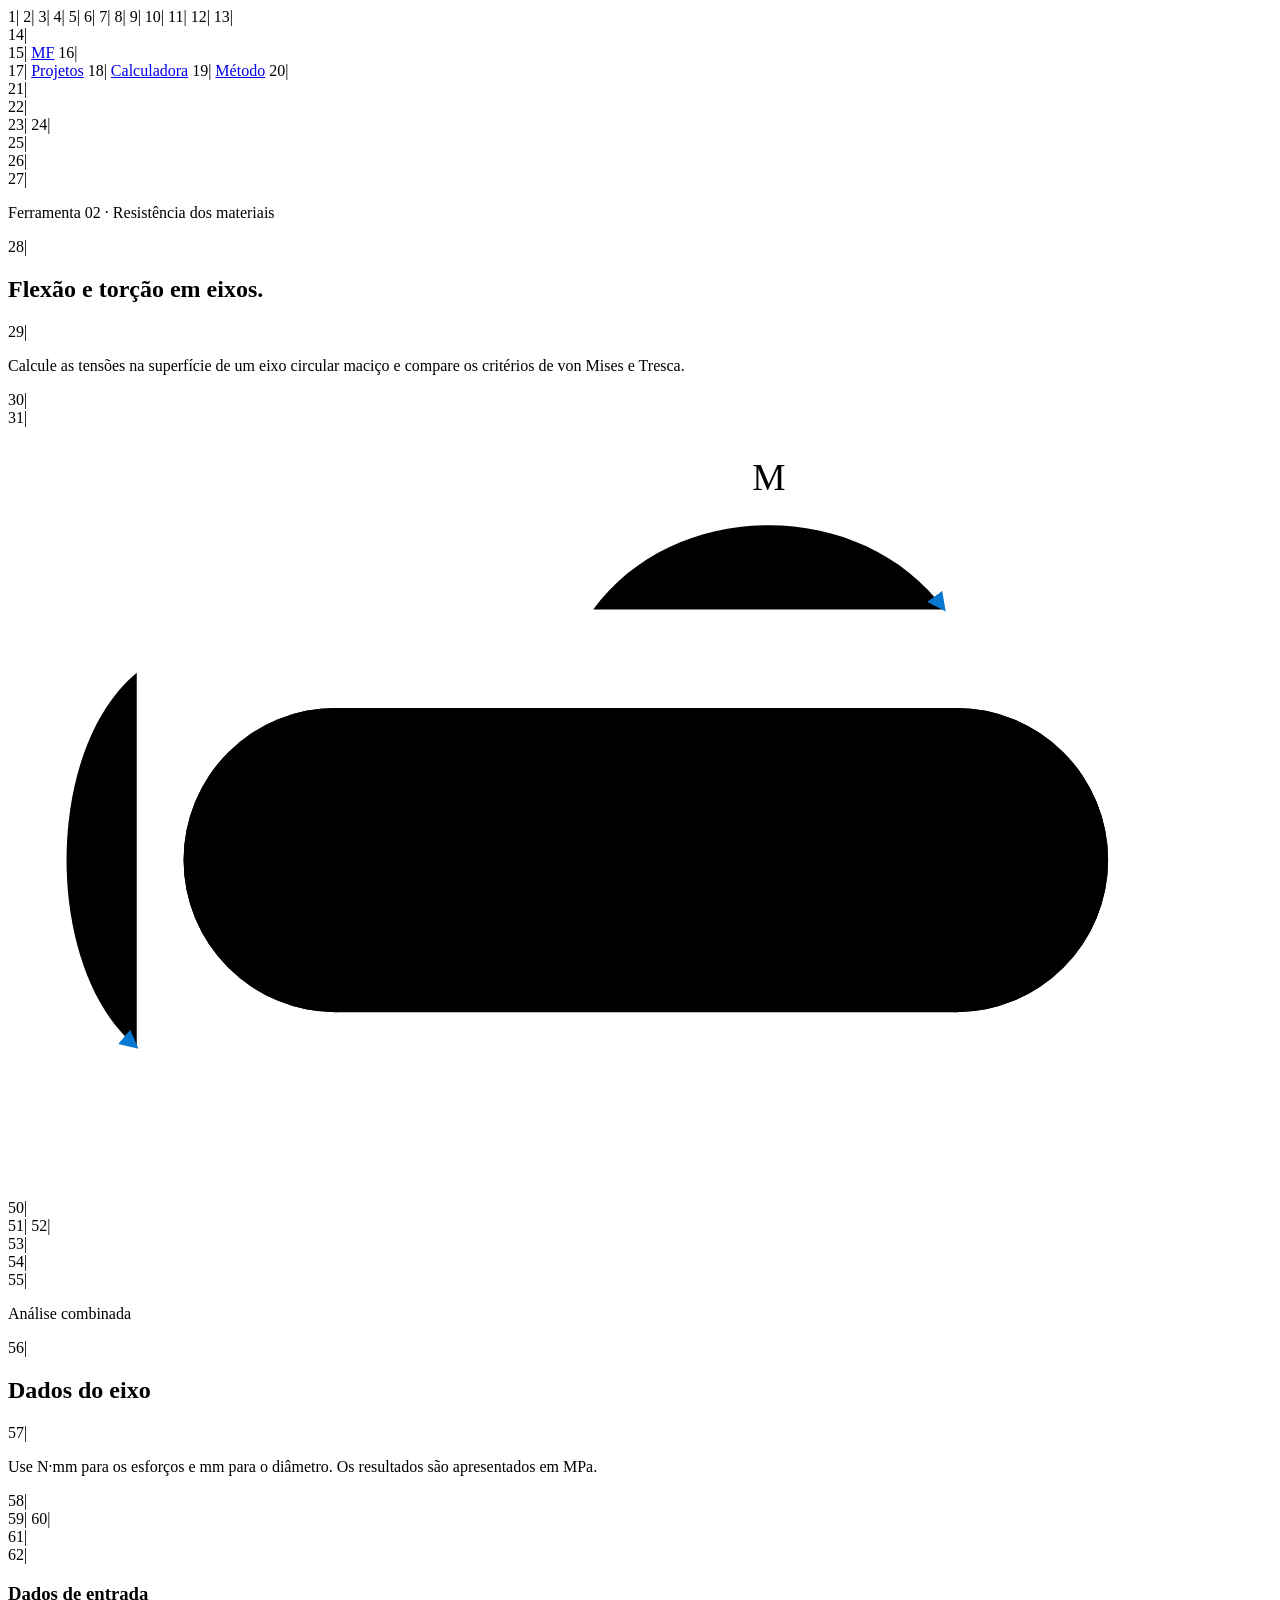
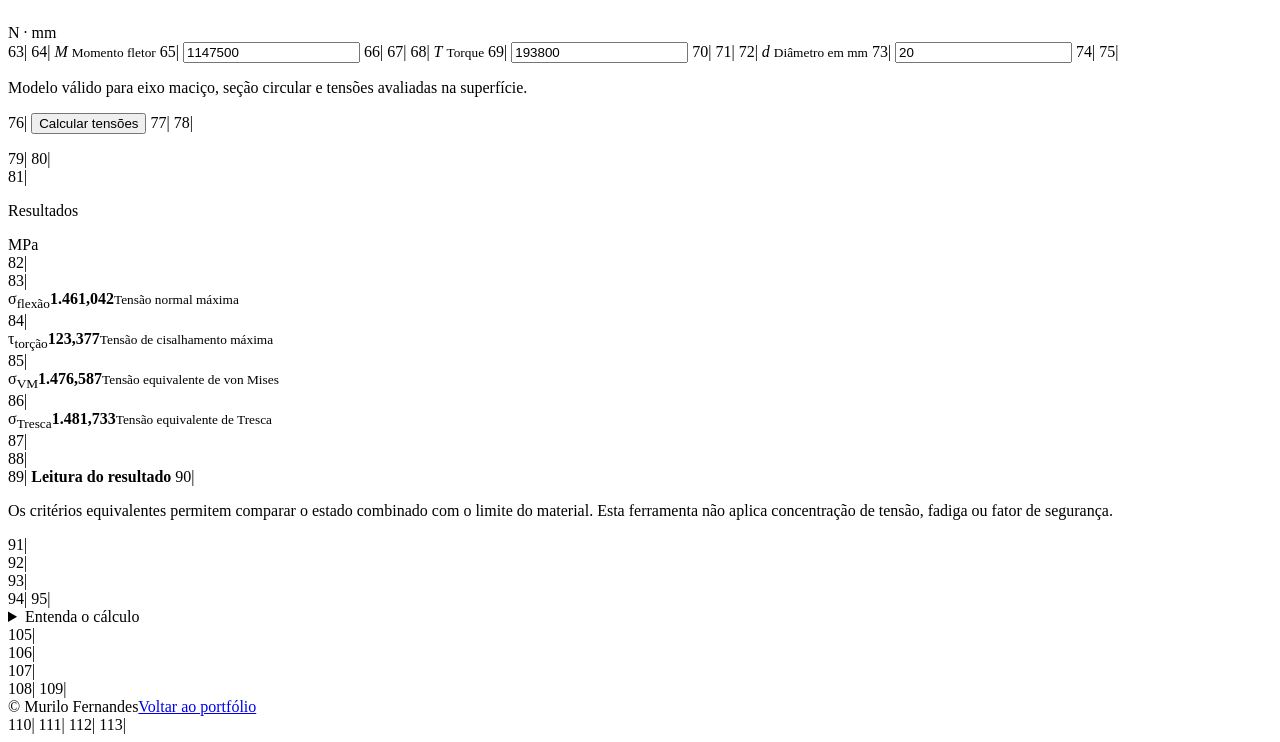
==== eixos.html @ d893631f "Adiciona módulo de flexão e torção em eixos" ====
1|<!doctype html>
2|<html lang="pt-BR">
3|<head>
4|  <meta charset="utf-8">
5|  <meta name="viewport" content="width=device-width, initial-scale=1">
6|  <meta name="description" content="Calculadora de tensões em eixo circular submetido à flexão e à torção.">
7|  <meta name="theme-color" content="#f5f5f7">
8|  <link rel="icon" href="data:image/svg+xml,%3Csvg xmlns='http://www.w3.org/2000/svg' viewBox='0 0 64 64'%3E%3Ccircle cx='32' cy='32' r='30' fill='%231d1d1f'/%3E%3Ctext x='32' y='39' text-anchor='middle' font-family='Arial' font-size='20' font-weight='700' fill='white'%3EMF%3C/text%3E%3C/svg%3E">
9|  <title>Flexão e torção em eixos — Murilo Fernandes</title>
10|  <link rel="stylesheet" href="styles.css?v=shaft-v2">
11|</head>
12|<body>
13|  <header class="site-header">
14|    <nav class="nav shell" aria-label="Navegação principal">
15|      <a class="brand" href="index.html" aria-label="Voltar ao portfólio">MF</a>
16|      <div class="nav-links">
17|        <a href="index.html#projetos">Projetos</a>
18|        <a href="#calculadora-eixo">Calculadora</a>
19|        <a href="#metodo-eixo">Método</a>
20|      </div>
21|    </nav>
22|  </header>
23|
24|  <main>
25|    <section class="module-hero shell">
26|      <div>
27|        <p class="eyebrow">Ferramenta 02 · Resistência dos materiais</p>
28|        <h1>Flexão e torção em eixos.</h1>
29|        <p class="hero-text">Calcule as tensões na superfície de um eixo circular maciço e compare os critérios de von Mises e Tresca.</p>
30|      </div>
31|      <svg class="shaft-diagram" viewBox="0 0 540 330" role="img" aria-label="Eixo circular submetido a momento fletor e torque">
32|        <defs>
33|          <linearGradient id="shaft-fill" x1="0" y1="0" x2="1" y2="1">
34|            <stop offset="0" stop-color="#ffffff" />
35|            <stop offset="1" stop-color="#cfd3d8" />
36|          </linearGradient>
37|          <marker id="shaft-arrow-blue" markerWidth="8" markerHeight="8" refX="7" refY="4" orient="auto">
38|            <path d="M0,0 L0,8 L8,4 z" fill="#0878d1" />
39|          </marker>
40|        </defs>
41|        <path class="shaft-body" d="M140 120 H405 A65 65 0 0 1 405 250 H140 A65 65 0 0 1 140 120Z" />
42|        <ellipse class="shaft-face" cx="140" cy="185" rx="65" ry="65" />
43|        <ellipse class="shaft-edge" cx="405" cy="185" rx="65" ry="65" />
44|        <path id="torque-arrow" class="shaft-load" d="M55 105 C15 138 15 232 55 265" marker-end="url(#shaft-arrow-blue)" />
45|        <path id="bending-arrow" class="shaft-load" d="M250 78 C285 30 365 30 400 78" marker-end="url(#shaft-arrow-blue)" />
46|        <text class="shaft-label" x="30" y="190">T</text>
47|        <text class="shaft-label" x="318" y="27">M</text>
48|        <text class="shaft-dimension" x="125" y="190">d</text>
49|      </svg>
50|    </section>
51|
52|    <section class="tool-section" id="calculadora-eixo">
53|      <div class="shell">
54|        <div class="section-heading light">
55|          <p class="eyebrow">Análise combinada</p>
56|          <h2>Dados do eixo</h2>
57|          <p>Use N·mm para os esforços e mm para o diâmetro. Os resultados são apresentados em MPa.</p>
58|        </div>
59|
60|        <div class="calculator">
61|          <form class="input-panel" id="shaft-form">
62|            <div class="panel-heading"><h3>Dados de entrada</h3><span class="fixed-unit">N · mm</span></div>
63|            <label class="field">
64|              <span><i>M</i> <small>Momento fletor</small></span>
65|              <input name="momento" id="momento" type="number" step="any" value="1147500" required>
66|            </label>
67|            <label class="field">
68|              <span><i>T</i> <small>Torque</small></span>
69|              <input name="torque" id="torque" type="number" step="any" value="193800" required>
70|            </label>
71|            <label class="field">
72|              <span><i>d</i> <small>Diâmetro em mm</small></span>
73|              <input name="diametro" id="diametro" type="number" step="any" min="0" value="20" required>
74|            </label>
75|            <p class="sign-note">Modelo válido para eixo maciço, seção circular e tensões avaliadas na superfície.</p>
76|            <button class="button calculate" type="submit">Calcular tensões</button>
77|            <p class="form-error" id="shaft-error" role="alert" hidden></p>
78|          </form>
79|
80|          <div class="output-panel" aria-live="polite">
81|            <div class="results-header"><p class="eyebrow">Resultados</p><span>MPa</span></div>
82|            <div class="results-grid">
83|              <article class="result"><span>σ<sub>flexão</sub></span><strong id="shaft-sigma">1.461,042</strong><small>Tensão normal máxima</small></article>
84|              <article class="result"><span>τ<sub>torção</sub></span><strong id="shaft-tau">123,377</strong><small>Tensão de cisalhamento máxima</small></article>
85|              <article class="result primary-result"><span>σ<sub>VM</sub></span><strong id="shaft-vm">1.476,587</strong><small>Tensão equivalente de von Mises</small></article>
86|              <article class="result"><span>σ<sub>Tresca</sub></span><strong id="shaft-tresca">1.481,733</strong><small>Tensão equivalente de Tresca</small></article>
87|            </div>
88|            <div class="assumption-card">
89|              <strong>Leitura do resultado</strong>
90|              <p>Os critérios equivalentes permitem comparar o estado combinado com o limite do material. Esta ferramenta não aplica concentração de tensão, fadiga ou fator de segurança.</p>
91|            </div>
92|          </div>
93|        </div>
94|
95|        <details class="method" id="metodo-eixo">
96|          <summary>Entenda o cálculo</summary>
97|          <div class="method-content">
98|            <p>Para um eixo circular maciço, na superfície:</p>
99|            <div class="formula"><i>σ</i> = 32<i>M</i> / (π<i>d</i>³)</div>
100|            <div class="formula"><i>τ</i> = 16<i>T</i> / (π<i>d</i>³)</div>
101|            <div class="formula"><i>σ</i><sub>VM</sub> = √(<i>σ</i>² + 3<i>τ</i>²)</div>
102|            <div class="formula"><i>σ</i><sub>Tresca</sub> = √(<i>σ</i>² + 4<i>τ</i>²)</div>
103|          </div>
104|        </details>
105|      </div>
106|    </section>
107|  </main>
108|
109|  <footer class="footer shell"><span>© <span id="year"></span> Murilo Fernandes</span><a href="index.html">Voltar ao portfólio</a></footer>
110|  <script type="module" src="src/shaft-app.mjs"></script>
111|</body>
112|</html>
113|
---- styles.css ----
1|:root {
2|  --bg: #f5f5f7;
3|  --surface: #ffffff;
4|  --ink: #1d1d1f;
5|  --muted: #6e6e73;
6|  --line: #d2d2d7;
7|  --blue: #0878d1;
8|  --blue-dark: #0065b3;
9|  --dark: #08090b;
10|  --dark-surface: #15171b;
11|  --dark-line: #2d3036;
12|  --radius: 18px;
13|  --shell: 1120px;
14|}
15|
16|* { box-sizing: border-box; }
17|
18|html { scroll-behavior: smooth; }
19|
20|body {
21|  margin: 0;
22|  color: var(--ink);
23|  background: var(--bg);
24|  font-family: system-ui, -apple-system, BlinkMacSystemFont, "Segoe UI", sans-serif;
25|  -webkit-font-smoothing: antialiased;
26|}
27|
28|button, input, select { font: inherit; }
29|a { color: inherit; text-decoration: none; }
30|
31|.shell {
32|  width: min(calc(100% - 48px), var(--shell));
33|  margin-inline: auto;
34|}
35|
36|.site-header {
37|  position: sticky;
38|  z-index: 20;
39|  top: 0;
40|  background: color-mix(in srgb, var(--bg) 82%, transparent);
41|  border-bottom: 1px solid color-mix(in srgb, var(--line) 70%, transparent);
42|  backdrop-filter: saturate(180%) blur(18px);
43|}
44|
45|.nav {
46|  min-height: 52px;
47|  display: flex;
48|  align-items: center;
49|  justify-content: space-between;
50|}
51|
52|.brand {
53|  width: 32px;
54|  height: 32px;
55|  display: grid;
56|  place-items: center;
57|  color: white;
58|  background: var(--ink);
59|  border-radius: 50%;
60|  font-size: 12px;
61|  font-weight: 700;
62|  letter-spacing: -.04em;
63|}
64|
65|.nav-links { display: flex; gap: 28px; font-size: 13px; }
66|.nav-links a { color: #454549; transition: color .2s ease; }
67|.nav-links a:hover, .nav-links a:focus-visible { color: var(--blue); }
68|
69|.hero {
70|  min-height: calc(100vh - 52px);
71|  padding-block: 84px 72px;
72|  display: grid;
73|  grid-template-columns: 1.08fr .92fr;
74|  align-items: center;
75|  gap: 56px;
76|}
77|
78|.eyebrow {
79|  margin: 0 0 18px;
80|  color: var(--blue);
81|  font-size: 13px;
82|  font-weight: 650;
83|  letter-spacing: .08em;
84|  text-transform: uppercase;
85|}
86|
87|h1, h2, h3, p { text-wrap: pretty; }
88|h1, h2, h3 { margin-top: 0; letter-spacing: -.045em; }
89|
90|h1 {
91|  max-width: 720px;
92|  margin-bottom: 24px;
93|  font-size: clamp(56px, 7vw, 92px);
94|  line-height: .98;
95|  font-weight: 650;
96|}
97|
98|.hero-text {
99|  max-width: 620px;
100|  margin: 0;
101|  color: var(--muted);
102|  font-size: clamp(19px, 2.1vw, 25px);
103|  line-height: 1.35;
104|  letter-spacing: -.02em;
105|}
106|
107|.hero-actions {
108|  margin-top: 38px;
109|  display: flex;
110|  align-items: center;
111|  gap: 26px;
112|  flex-wrap: wrap;
113|}
114|
115|.button {
116|  min-height: 46px;
117|  padding: 12px 20px;
118|  display: inline-flex;
119|  align-items: center;
120|  justify-content: center;
121|  border: 0;
122|  border-radius: 999px;
123|  cursor: pointer;
124|  font-weight: 600;
125|  transition: transform .18s ease, background .18s ease;
126|}
127|
128|.button:hover { transform: translateY(-1px); }
129|.button:active { transform: translateY(0); }
130|.button.primary, .button.calculate { color: white; background: var(--blue); }
131|.button.primary:hover, .button.calculate:hover { background: var(--blue-dark); }
132|
133|.text-link { color: var(--blue); font-weight: 600; }
134|.text-link span { margin-left: 3px; }
135|
136|.hero-visual { min-height: 520px; display: grid; place-items: center; }
137|.stress-object { width: min(100%, 500px); }
138|.stress-diagram { width: 100%; height: auto; display: block; overflow: visible; }
139|.stress-element {
140|  fill: url(#stress-fill);
141|  stroke: #c7c9ce;
142|  stroke-width: 1;
143|  filter: drop-shadow(12px 16px 18px rgba(29, 29, 31, .12));
144|}
145|.stress-normal, .stress-shear {
146|  fill: none;
147|  stroke-width: 3;
148|  stroke-linecap: round;
149|  vector-effect: non-scaling-stroke;
150|}
151|.stress-normal { stroke: var(--blue); }
152|.stress-shear { stroke: var(--ink); }
153|.stress-label {
154|  font-family: system-ui, -apple-system, BlinkMacSystemFont, "Segoe UI", sans-serif;
155|  font-size: 18px;
156|  font-weight: 650;
157|}
158|.normal-label { fill: var(--blue); }
159|.shear-label { fill: var(--ink); }
160|
161|.module-hero {
162|  min-height: 690px;
163|  padding-block: 110px 90px;
164|  display: grid;
165|  grid-template-columns: 1.04fr .96fr;
166|  align-items: center;
167|  gap: 64px;
168|}
169|.module-hero h1 {
170|  margin-bottom: 24px;
171|  font-size: clamp(54px, 6.4vw, 84px);
172|}
173|.shaft-diagram { width: 100%; height: auto; overflow: visible; }
174|.shaft-body, .shaft-face, .shaft-edge {
175|  stroke: #b9bdc3;
176|  stroke-width: 2;
177|  vector-effect: non-scaling-stroke;
178|}
179|.shaft-body { fill: url(#shaft-fill); }
180|.shaft-face { fill: #f7f8f9; }
181|.shaft-edge { fill: none; opacity: .6; }
182|.shaft-load {
183|  fill: none;
184|  stroke: var(--blue);
185|  stroke-width: 3;
186|  stroke-linecap: round;
187|  vector-effect: non-scaling-stroke;
188|}
189|.shaft-label, .shaft-dimension {
190|  fill: var(--blue);
191|  font-family: system-ui, sans-serif;
192|  font-size: 22px;
193|  font-weight: 650;
194|}
195|.shaft-dimension { fill: var(--muted); font-style: italic; }
196|.fixed-unit { color: #98999f; font-size: 12px; }
197|.assumption-card {
198|  margin-top: 12px;
199|  padding: 24px;
200|  color: #d5d6da;
201|  border: 1px solid #30333a;
202|  border-radius: 13px;
203|  background: #101216;
204|}
205|.assumption-card p { margin: 9px 0 0; color: #8f9096; line-height: 1.55; }
206|
207|.tool-section {
208|  padding-block: 112px;
209|  color: #f5f5f7;
210|  background: var(--dark);
211|}
212|
213|.section-heading { max-width: 760px; margin-bottom: 54px; }
214|.section-heading.light { color: white; }
215|.section-heading h2, .about h2 {
216|  margin-bottom: 18px;
217|  font-size: clamp(42px, 5vw, 66px);
218|  line-height: 1.02;
219|  font-weight: 620;
220|}
221|.section-heading > p:last-child {
222|  margin: 0;
223|  color: #9b9ca2;
224|  font-size: 19px;
225|  line-height: 1.5;
226|}
227|
228|.calculator {
229|  display: grid;
230|  grid-template-columns: minmax(300px, .72fr) minmax(0, 1.28fr);
231|  gap: 20px;
232|  align-items: start;
233|}
234|
235|.input-panel, .output-panel {
236|  border: 1px solid var(--dark-line);
237|  border-radius: var(--radius);
238|  background: var(--dark-surface);
239|}
240|.input-panel { padding: 28px; position: sticky; top: 74px; }
241|.output-panel { padding: 28px; }
242|
243|.panel-heading, .results-header, .mohr-heading {
244|  display: flex;
245|  justify-content: space-between;
246|  align-items: flex-start;
247|  gap: 18px;
248|}
249|.panel-heading h3, .mohr-heading h3 { margin: 0; font-size: 21px; letter-spacing: -.025em; }
250|
251|.unit-field { display: flex; align-items: center; gap: 8px; color: #a6a7ac; font-size: 12px; }
252|.unit-field select {
253|  min-height: 36px;
254|  padding: 0 30px 0 11px;
255|  color: white;
256|  border: 1px solid #41444a;
257|  border-radius: 8px;
258|  background: #22252a;
259|}
260|
261|.field { display: block; margin-top: 25px; }
262|.field > span { display: flex; align-items: baseline; gap: 2px; font-size: 20px; }
263|.field small { margin-left: auto; color: #8b8c92; font-size: 12px; }
264|.field input {
265|  width: 100%;
266|  min-height: 54px;
267|  margin-top: 9px;
268|  padding: 0 15px;
269|  color: white;
270|  border: 1px solid #41444a;
271|  border-radius: 10px;
272|  outline: none;
273|  background: #0e1013;
274|  font-size: 20px;
275|  font-variant-numeric: tabular-nums;
276|}
277|.field input:focus { border-color: var(--blue); box-shadow: 0 0 0 3px rgba(8, 120, 209, .2); }
278|.sign-note { margin: 22px 0; color: #8b8c92; font-size: 12px; line-height: 1.5; }
279|.button.calculate { width: 100%; }
280|.form-error { margin: 14px 0 0; color: #ff9e98; font-size: 13px; }
281|
282|.results-header { align-items: center; }
283|.results-header .eyebrow { margin: 0; }
284|.results-header > span { color: #98999f; font-size: 13px; }
285|.results-grid { margin-top: 22px; display: grid; grid-template-columns: repeat(2, 1fr); gap: 12px; }
286|.result {
287|  min-height: 150px;
288|  padding: 20px;
289|  display: flex;
290|  flex-direction: column;
291|  justify-content: space-between;
292|  border: 1px solid #30333a;
293|  border-radius: 13px;
294|  background: #1b1e23;
295|}
296|.result > span { color: #b7b8bd; font-size: 16px; }
297|.result strong { margin-block: 12px; font-size: clamp(30px, 4vw, 46px); line-height: 1; font-weight: 560; letter-spacing: -.045em; font-variant-numeric: tabular-nums; }
298|.result small { color: #7f8087; }
299|.result.primary-result { border-color: #174d73; background: #0c2639; }
300|.result.primary-result strong { color: #73beef; }
301|
302|.mohr-card { margin-top: 12px; padding: 24px; border: 1px solid #30333a; border-radius: 13px; background: #101216; }
303|.mohr-heading p { margin: 3px 0 0; color: #777980; font-size: 12px; }
304|#mohr-canvas { width: 100%; height: auto; margin-top: 18px; display: block; }
305|
306|.method { margin-top: 20px; border: 1px solid var(--dark-line); border-radius: 14px; background: #111317; }
307|.method summary { padding: 20px 24px; cursor: pointer; font-weight: 600; }
308|.method-content { max-width: 760px; padding: 0 24px 25px; color: #a4a5aa; line-height: 1.65; }
309|.formula { margin-block: 12px; padding: 14px 16px; overflow-x: auto; color: white; border-radius: 8px; background: #202329; font-family: ui-monospace, SFMono-Regular, Menlo, monospace; }
310|
311|.projects { padding-block: 116px; }
312|.projects .section-heading { margin-bottom: 34px; }
313|.project-row {
314|  min-height: 100px;
315|  display: grid;
316|  grid-template-columns: 70px 1fr auto 30px;
317|  align-items: center;
318|  gap: 18px;
319|  border-top: 1px solid var(--line);
320|  transition: color .2s ease;
321|}
322|.project-row:last-child { border-bottom: 1px solid var(--line); }
323|.project-row:not(.muted):hover { color: var(--blue); }
324|.project-index, .project-status { color: var(--muted); font-size: 13px; }
325|.project-name { font-size: clamp(21px, 3vw, 32px); font-weight: 570; letter-spacing: -.03em; }
326|.project-arrow { font-size: 22px; }
327|.project-row.muted { color: #a2a2a7; }
328|
329|.about { padding-block: 108px; color: white; background: var(--ink); }
330|.about-grid { display: grid; grid-template-columns: .45fr 1fr; gap: 48px; }
331|.about-grid > div { max-width: 720px; }
332|.about h2 { margin-bottom: 24px; }
333|.about-grid > div p { margin: 0; color: #bbbcc0; font-size: clamp(20px, 2.5vw, 28px); line-height: 1.45; letter-spacing: -.02em; }
334|
335|.footer {
336|  min-height: 90px;
337|  display: flex;
338|  align-items: center;
339|  justify-content: space-between;
340|  gap: 18px;
341|  color: var(--muted);
342|  font-size: 12px;
343|}
344|
345|:focus-visible { outline: 3px solid color-mix(in srgb, var(--blue) 70%, white); outline-offset: 3px; }
346|
347|@media (max-width: 900px) {
348|  .hero { min-height: auto; grid-template-columns: 1fr; padding-top: 92px; }
349|  .module-hero { min-height: auto; grid-template-columns: 1fr; padding-top: 92px; }
350|  .hero-copy { max-width: 760px; }
351|  .hero-visual { min-height: 400px; }
352|  .stress-object { width: min(100%, 430px); }
353|  .calculator { grid-template-columns: 1fr; }
354|  .input-panel { position: static; }
355|}
356|
357|@media (max-width: 620px) {
358|  .shell { width: min(calc(100% - 28px), var(--shell)); }
359|  .nav-links { gap: 12px; font-size: 11px; }
360|  .hero { padding-block: 64px 40px; gap: 12px; }
361|  .module-hero { padding-block: 72px 54px; gap: 34px; }
362|  .module-hero h1 { font-size: clamp(45px, 14vw, 64px); }
363|  h1 { font-size: clamp(48px, 15vw, 68px); }
364|  .hero-visual { min-height: 280px; }
365|  .stress-object { width: min(82vw, 290px); }
366|  .tool-section, .projects, .about { padding-block: 78px; }
367|  .input-panel, .output-panel { padding: 20px; }
368|  .results-grid { grid-template-columns: 1fr; }
369|  .result { min-height: 130px; }
370|  .mohr-card { padding: 17px; }
371|  .mohr-heading { display: block; }
372|  .mohr-heading p { margin-top: 7px; }
373|  .about-grid { grid-template-columns: 1fr; gap: 20px; }
374|  .project-row { grid-template-columns: 48px 1fr 24px; }
375|  .project-status { display: none; }
376|  .footer { padding-block: 25px; align-items: flex-start; flex-direction: column; justify-content: center; }
377|}
378|
379|@media (prefers-reduced-motion: reduce) {
380|  html { scroll-behavior: auto; }
381|  *, *::before, *::after { transition-duration: .01ms !important; }
382|}
383|
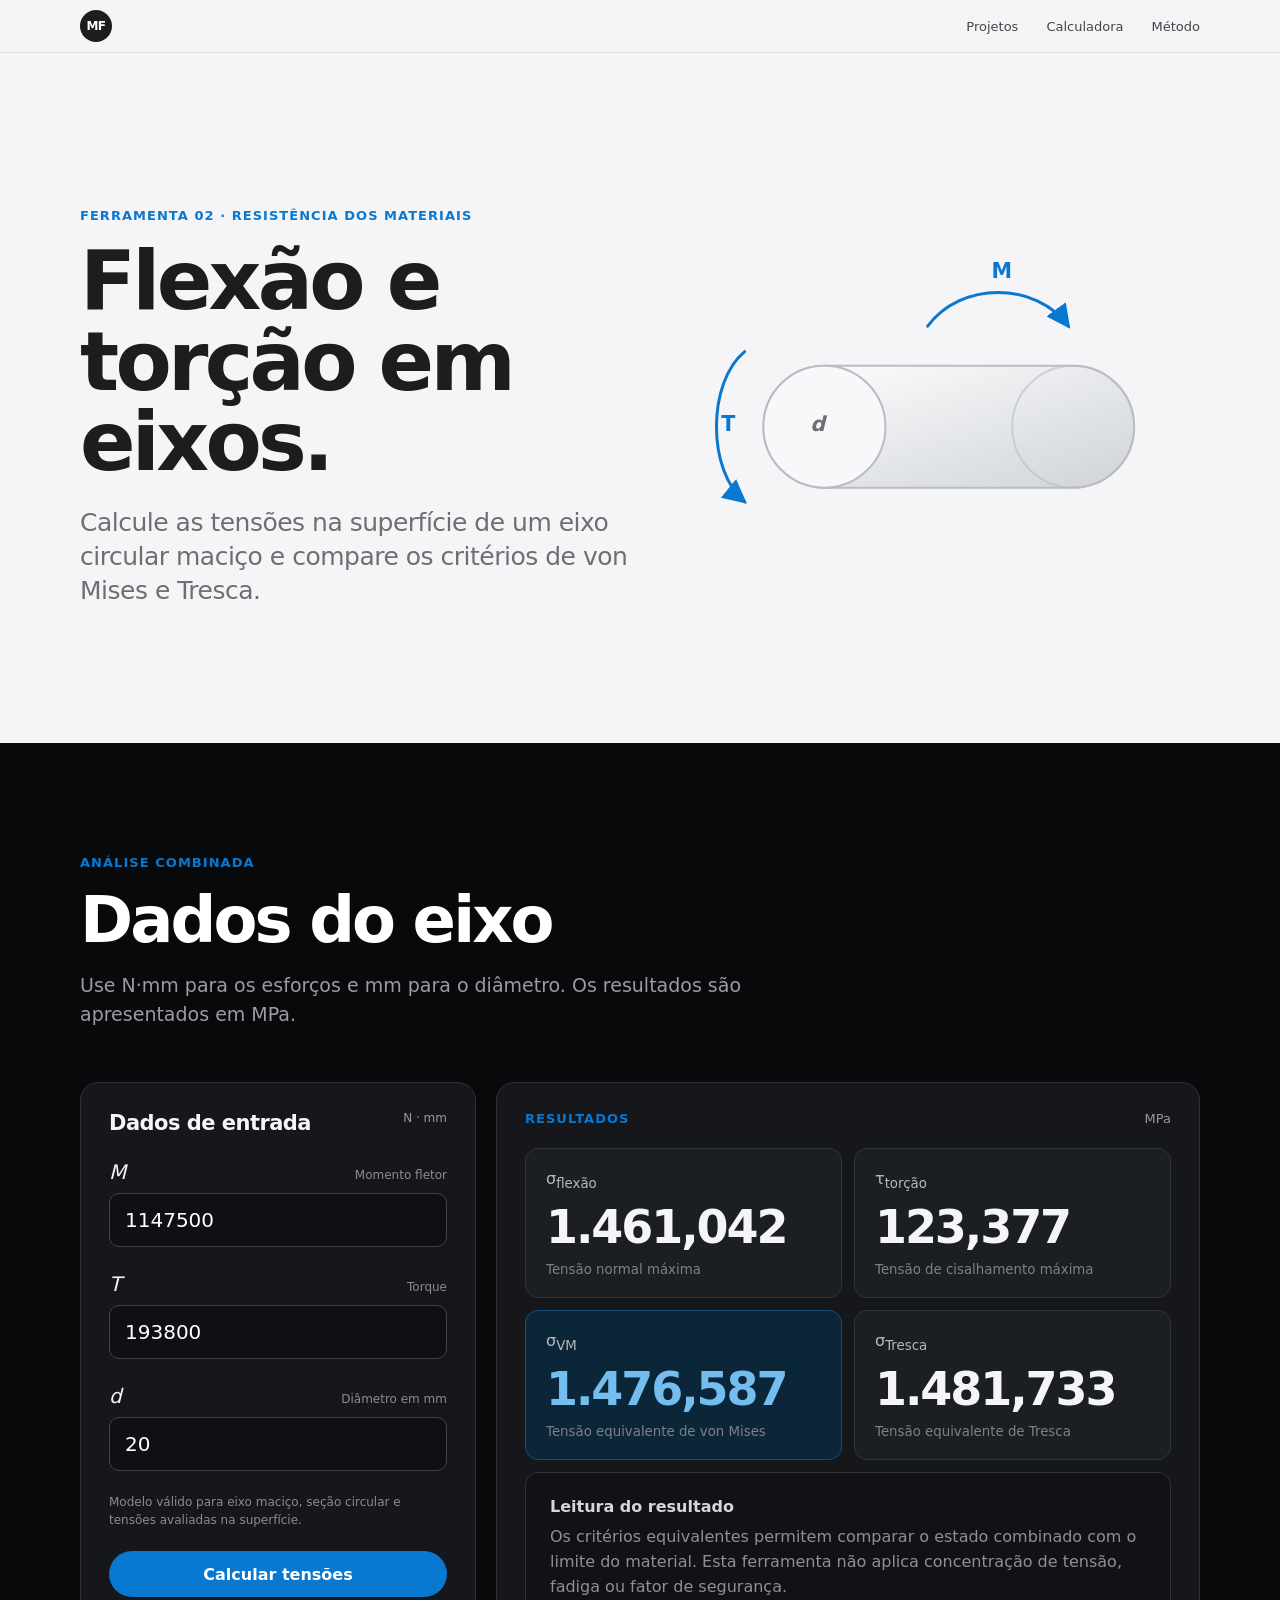
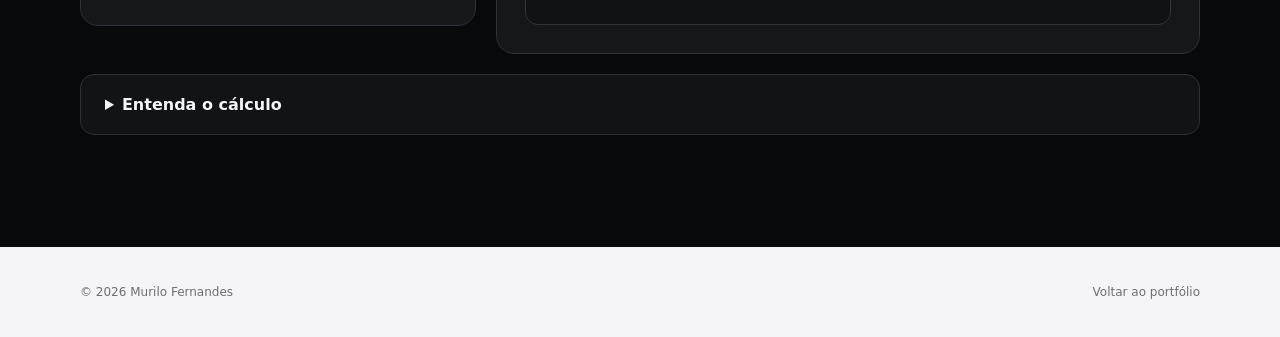
==== commit ecda8de2: "Corrige conteúdo bruto do módulo de eixos" ====
--- a/eixos.html
+++ b/eixos.html
@@ -1,113 +1,112 @@
-1|<!doctype html>
-2|<html lang="pt-BR">
-3|<head>
-4|  <meta charset="utf-8">
-5|  <meta name="viewport" content="width=device-width, initial-scale=1">
-6|  <meta name="description" content="Calculadora de tensões em eixo circular submetido à flexão e à torção.">
-7|  <meta name="theme-color" content="#f5f5f7">
-8|  <link rel="icon" href="data:image/svg+xml,%3Csvg xmlns='http://www.w3.org/2000/svg' viewBox='0 0 64 64'%3E%3Ccircle cx='32' cy='32' r='30' fill='%231d1d1f'/%3E%3Ctext x='32' y='39' text-anchor='middle' font-family='Arial' font-size='20' font-weight='700' fill='white'%3EMF%3C/text%3E%3C/svg%3E">
-9|  <title>Flexão e torção em eixos — Murilo Fernandes</title>
-10|  <link rel="stylesheet" href="styles.css?v=shaft-v2">
-11|</head>
-12|<body>
-13|  <header class="site-header">
-14|    <nav class="nav shell" aria-label="Navegação principal">
-15|      <a class="brand" href="index.html" aria-label="Voltar ao portfólio">MF</a>
-16|      <div class="nav-links">
-17|        <a href="index.html#projetos">Projetos</a>
-18|        <a href="#calculadora-eixo">Calculadora</a>
-19|        <a href="#metodo-eixo">Método</a>
-20|      </div>
-21|    </nav>
-22|  </header>
-23|
-24|  <main>
-25|    <section class="module-hero shell">
-26|      <div>
-27|        <p class="eyebrow">Ferramenta 02 · Resistência dos materiais</p>
-28|        <h1>Flexão e torção em eixos.</h1>
-29|        <p class="hero-text">Calcule as tensões na superfície de um eixo circular maciço e compare os critérios de von Mises e Tresca.</p>
-30|      </div>
-31|      <svg class="shaft-diagram" viewBox="0 0 540 330" role="img" aria-label="Eixo circular submetido a momento fletor e torque">
-32|        <defs>
-33|          <linearGradient id="shaft-fill" x1="0" y1="0" x2="1" y2="1">
-34|            <stop offset="0" stop-color="#ffffff" />
-35|            <stop offset="1" stop-color="#cfd3d8" />
-36|          </linearGradient>
-37|          <marker id="shaft-arrow-blue" markerWidth="8" markerHeight="8" refX="7" refY="4" orient="auto">
-38|            <path d="M0,0 L0,8 L8,4 z" fill="#0878d1" />
-39|          </marker>
-40|        </defs>
-41|        <path class="shaft-body" d="M140 120 H405 A65 65 0 0 1 405 250 H140 A65 65 0 0 1 140 120Z" />
-42|        <ellipse class="shaft-face" cx="140" cy="185" rx="65" ry="65" />
-43|        <ellipse class="shaft-edge" cx="405" cy="185" rx="65" ry="65" />
-44|        <path id="torque-arrow" class="shaft-load" d="M55 105 C15 138 15 232 55 265" marker-end="url(#shaft-arrow-blue)" />
-45|        <path id="bending-arrow" class="shaft-load" d="M250 78 C285 30 365 30 400 78" marker-end="url(#shaft-arrow-blue)" />
-46|        <text class="shaft-label" x="30" y="190">T</text>
-47|        <text class="shaft-label" x="318" y="27">M</text>
-48|        <text class="shaft-dimension" x="125" y="190">d</text>
-49|      </svg>
-50|    </section>
-51|
-52|    <section class="tool-section" id="calculadora-eixo">
-53|      <div class="shell">
-54|        <div class="section-heading light">
-55|          <p class="eyebrow">Análise combinada</p>
-56|          <h2>Dados do eixo</h2>
-57|          <p>Use N·mm para os esforços e mm para o diâmetro. Os resultados são apresentados em MPa.</p>
-58|        </div>
-59|
-60|        <div class="calculator">
-61|          <form class="input-panel" id="shaft-form">
-62|            <div class="panel-heading"><h3>Dados de entrada</h3><span class="fixed-unit">N · mm</span></div>
-63|            <label class="field">
-64|              <span><i>M</i> <small>Momento fletor</small></span>
-65|              <input name="momento" id="momento" type="number" step="any" value="1147500" required>
-66|            </label>
-67|            <label class="field">
-68|              <span><i>T</i> <small>Torque</small></span>
-69|              <input name="torque" id="torque" type="number" step="any" value="193800" required>
-70|            </label>
-71|            <label class="field">
-72|              <span><i>d</i> <small>Diâmetro em mm</small></span>
-73|              <input name="diametro" id="diametro" type="number" step="any" min="0" value="20" required>
-74|            </label>
-75|            <p class="sign-note">Modelo válido para eixo maciço, seção circular e tensões avaliadas na superfície.</p>
-76|            <button class="button calculate" type="submit">Calcular tensões</button>
-77|            <p class="form-error" id="shaft-error" role="alert" hidden></p>
-78|          </form>
-79|
-80|          <div class="output-panel" aria-live="polite">
-81|            <div class="results-header"><p class="eyebrow">Resultados</p><span>MPa</span></div>
-82|            <div class="results-grid">
-83|              <article class="result"><span>σ<sub>flexão</sub></span><strong id="shaft-sigma">1.461,042</strong><small>Tensão normal máxima</small></article>
-84|              <article class="result"><span>τ<sub>torção</sub></span><strong id="shaft-tau">123,377</strong><small>Tensão de cisalhamento máxima</small></article>
-85|              <article class="result primary-result"><span>σ<sub>VM</sub></span><strong id="shaft-vm">1.476,587</strong><small>Tensão equivalente de von Mises</small></article>
-86|              <article class="result"><span>σ<sub>Tresca</sub></span><strong id="shaft-tresca">1.481,733</strong><small>Tensão equivalente de Tresca</small></article>
-87|            </div>
-88|            <div class="assumption-card">
-89|              <strong>Leitura do resultado</strong>
-90|              <p>Os critérios equivalentes permitem comparar o estado combinado com o limite do material. Esta ferramenta não aplica concentração de tensão, fadiga ou fator de segurança.</p>
-91|            </div>
-92|          </div>
-93|        </div>
-94|
-95|        <details class="method" id="metodo-eixo">
-96|          <summary>Entenda o cálculo</summary>
-97|          <div class="method-content">
-98|            <p>Para um eixo circular maciço, na superfície:</p>
-99|            <div class="formula"><i>σ</i> = 32<i>M</i> / (π<i>d</i>³)</div>
-100|            <div class="formula"><i>τ</i> = 16<i>T</i> / (π<i>d</i>³)</div>
-101|            <div class="formula"><i>σ</i><sub>VM</sub> = √(<i>σ</i>² + 3<i>τ</i>²)</div>
-102|            <div class="formula"><i>σ</i><sub>Tresca</sub> = √(<i>σ</i>² + 4<i>τ</i>²)</div>
-103|          </div>
-104|        </details>
-105|      </div>
-106|    </section>
-107|  </main>
-108|
-109|  <footer class="footer shell"><span>© <span id="year"></span> Murilo Fernandes</span><a href="index.html">Voltar ao portfólio</a></footer>
-110|  <script type="module" src="src/shaft-app.mjs"></script>
-111|</body>
-112|</html>
-113|+<!doctype html>
+<html lang="pt-BR">
+<head>
+  <meta charset="utf-8">
+  <meta name="viewport" content="width=device-width, initial-scale=1">
+  <meta name="description" content="Calculadora de tensões em eixo circular submetido à flexão e à torção.">
+  <meta name="theme-color" content="#f5f5f7">
+  <link rel="icon" href="data:image/svg+xml,%3Csvg xmlns='http://www.w3.org/2000/svg' viewBox='0 0 64 64'%3E%3Ccircle cx='32' cy='32' r='30' fill='%231d1d1f'/%3E%3Ctext x='32' y='39' text-anchor='middle' font-family='Arial' font-size='20' font-weight='700' fill='white'%3EMF%3C/text%3E%3C/svg%3E">
+  <title>Flexão e torção em eixos — Murilo Fernandes</title>
+  <link rel="stylesheet" href="styles.css?v=shaft-v2">
+</head>
+<body>
+  <header class="site-header">
+    <nav class="nav shell" aria-label="Navegação principal">
+      <a class="brand" href="index.html" aria-label="Voltar ao portfólio">MF</a>
+      <div class="nav-links">
+        <a href="index.html#projetos">Projetos</a>
+        <a href="#calculadora-eixo">Calculadora</a>
+        <a href="#metodo-eixo">Método</a>
+      </div>
+    </nav>
+  </header>
+
+  <main>
+    <section class="module-hero shell">
+      <div>
+        <p class="eyebrow">Ferramenta 02 · Resistência dos materiais</p>
+        <h1>Flexão e torção em eixos.</h1>
+        <p class="hero-text">Calcule as tensões na superfície de um eixo circular maciço e compare os critérios de von Mises e Tresca.</p>
+      </div>
+      <svg class="shaft-diagram" viewBox="0 0 540 330" role="img" aria-label="Eixo circular submetido a momento fletor e torque">
+        <defs>
+          <linearGradient id="shaft-fill" x1="0" y1="0" x2="1" y2="1">
+            <stop offset="0" stop-color="#ffffff" />
+            <stop offset="1" stop-color="#cfd3d8" />
+          </linearGradient>
+          <marker id="shaft-arrow-blue" markerWidth="8" markerHeight="8" refX="7" refY="4" orient="auto">
+            <path d="M0,0 L0,8 L8,4 z" fill="#0878d1" />
+          </marker>
+        </defs>
+        <path class="shaft-body" d="M140 120 H405 A65 65 0 0 1 405 250 H140 A65 65 0 0 1 140 120Z" />
+        <ellipse class="shaft-face" cx="140" cy="185" rx="65" ry="65" />
+        <ellipse class="shaft-edge" cx="405" cy="185" rx="65" ry="65" />
+        <path id="torque-arrow" class="shaft-load" d="M55 105 C15 138 15 232 55 265" marker-end="url(#shaft-arrow-blue)" />
+        <path id="bending-arrow" class="shaft-load" d="M250 78 C285 30 365 30 400 78" marker-end="url(#shaft-arrow-blue)" />
+        <text class="shaft-label" x="30" y="190">T</text>
+        <text class="shaft-label" x="318" y="27">M</text>
+        <text class="shaft-dimension" x="125" y="190">d</text>
+      </svg>
+    </section>
+
+    <section class="tool-section" id="calculadora-eixo">
+      <div class="shell">
+        <div class="section-heading light">
+          <p class="eyebrow">Análise combinada</p>
+          <h2>Dados do eixo</h2>
+          <p>Use N·mm para os esforços e mm para o diâmetro. Os resultados são apresentados em MPa.</p>
+        </div>
+
+        <div class="calculator">
+          <form class="input-panel" id="shaft-form">
+            <div class="panel-heading"><h3>Dados de entrada</h3><span class="fixed-unit">N · mm</span></div>
+            <label class="field">
+              <span><i>M</i> <small>Momento fletor</small></span>
+              <input name="momento" id="momento" type="number" step="any" value="1147500" required>
+            </label>
+            <label class="field">
+              <span><i>T</i> <small>Torque</small></span>
+              <input name="torque" id="torque" type="number" step="any" value="193800" required>
+            </label>
+            <label class="field">
+              <span><i>d</i> <small>Diâmetro em mm</small></span>
+              <input name="diametro" id="diametro" type="number" step="any" min="0" value="20" required>
+            </label>
+            <p class="sign-note">Modelo válido para eixo maciço, seção circular e tensões avaliadas na superfície.</p>
+            <button class="button calculate" type="submit">Calcular tensões</button>
+            <p class="form-error" id="shaft-error" role="alert" hidden></p>
+          </form>
+
+          <div class="output-panel" aria-live="polite">
+            <div class="results-header"><p class="eyebrow">Resultados</p><span>MPa</span></div>
+            <div class="results-grid">
+              <article class="result"><span>σ<sub>flexão</sub></span><strong id="shaft-sigma">1.461,042</strong><small>Tensão normal máxima</small></article>
+              <article class="result"><span>τ<sub>torção</sub></span><strong id="shaft-tau">123,377</strong><small>Tensão de cisalhamento máxima</small></article>
+              <article class="result primary-result"><span>σ<sub>VM</sub></span><strong id="shaft-vm">1.476,587</strong><small>Tensão equivalente de von Mises</small></article>
+              <article class="result"><span>σ<sub>Tresca</sub></span><strong id="shaft-tresca">1.481,733</strong><small>Tensão equivalente de Tresca</small></article>
+            </div>
+            <div class="assumption-card">
+              <strong>Leitura do resultado</strong>
+              <p>Os critérios equivalentes permitem comparar o estado combinado com o limite do material. Esta ferramenta não aplica concentração de tensão, fadiga ou fator de segurança.</p>
+            </div>
+          </div>
+        </div>
+
+        <details class="method" id="metodo-eixo">
+          <summary>Entenda o cálculo</summary>
+          <div class="method-content">
+            <p>Para um eixo circular maciço, na superfície:</p>
+            <div class="formula"><i>σ</i> = 32<i>M</i> / (π<i>d</i>³)</div>
+            <div class="formula"><i>τ</i> = 16<i>T</i> / (π<i>d</i>³)</div>
+            <div class="formula"><i>σ</i><sub>VM</sub> = √(<i>σ</i>² + 3<i>τ</i>²)</div>
+            <div class="formula"><i>σ</i><sub>Tresca</sub> = √(<i>σ</i>² + 4<i>τ</i>²)</div>
+          </div>
+        </details>
+      </div>
+    </section>
+  </main>
+
+  <footer class="footer shell"><span>© <span id="year"></span> Murilo Fernandes</span><a href="index.html">Voltar ao portfólio</a></footer>
+  <script type="module" src="src/shaft-app.mjs"></script>
+</body>
+</html>
--- a/styles.css
+++ b/styles.css
@@ -1,383 +1,382 @@
-1|:root {
-2|  --bg: #f5f5f7;
-3|  --surface: #ffffff;
-4|  --ink: #1d1d1f;
-5|  --muted: #6e6e73;
-6|  --line: #d2d2d7;
-7|  --blue: #0878d1;
-8|  --blue-dark: #0065b3;
-9|  --dark: #08090b;
-10|  --dark-surface: #15171b;
-11|  --dark-line: #2d3036;
-12|  --radius: 18px;
-13|  --shell: 1120px;
-14|}
-15|
-16|* { box-sizing: border-box; }
-17|
-18|html { scroll-behavior: smooth; }
-19|
-20|body {
-21|  margin: 0;
-22|  color: var(--ink);
-23|  background: var(--bg);
-24|  font-family: system-ui, -apple-system, BlinkMacSystemFont, "Segoe UI", sans-serif;
-25|  -webkit-font-smoothing: antialiased;
-26|}
-27|
-28|button, input, select { font: inherit; }
-29|a { color: inherit; text-decoration: none; }
-30|
-31|.shell {
-32|  width: min(calc(100% - 48px), var(--shell));
-33|  margin-inline: auto;
-34|}
-35|
-36|.site-header {
-37|  position: sticky;
-38|  z-index: 20;
-39|  top: 0;
-40|  background: color-mix(in srgb, var(--bg) 82%, transparent);
-41|  border-bottom: 1px solid color-mix(in srgb, var(--line) 70%, transparent);
-42|  backdrop-filter: saturate(180%) blur(18px);
-43|}
-44|
-45|.nav {
-46|  min-height: 52px;
-47|  display: flex;
-48|  align-items: center;
-49|  justify-content: space-between;
-50|}
-51|
-52|.brand {
-53|  width: 32px;
-54|  height: 32px;
-55|  display: grid;
-56|  place-items: center;
-57|  color: white;
-58|  background: var(--ink);
-59|  border-radius: 50%;
-60|  font-size: 12px;
-61|  font-weight: 700;
-62|  letter-spacing: -.04em;
-63|}
-64|
-65|.nav-links { display: flex; gap: 28px; font-size: 13px; }
-66|.nav-links a { color: #454549; transition: color .2s ease; }
-67|.nav-links a:hover, .nav-links a:focus-visible { color: var(--blue); }
-68|
-69|.hero {
-70|  min-height: calc(100vh - 52px);
-71|  padding-block: 84px 72px;
-72|  display: grid;
-73|  grid-template-columns: 1.08fr .92fr;
-74|  align-items: center;
-75|  gap: 56px;
-76|}
-77|
-78|.eyebrow {
-79|  margin: 0 0 18px;
-80|  color: var(--blue);
-81|  font-size: 13px;
-82|  font-weight: 650;
-83|  letter-spacing: .08em;
-84|  text-transform: uppercase;
-85|}
-86|
-87|h1, h2, h3, p { text-wrap: pretty; }
-88|h1, h2, h3 { margin-top: 0; letter-spacing: -.045em; }
-89|
-90|h1 {
-91|  max-width: 720px;
-92|  margin-bottom: 24px;
-93|  font-size: clamp(56px, 7vw, 92px);
-94|  line-height: .98;
-95|  font-weight: 650;
-96|}
-97|
-98|.hero-text {
-99|  max-width: 620px;
-100|  margin: 0;
-101|  color: var(--muted);
-102|  font-size: clamp(19px, 2.1vw, 25px);
-103|  line-height: 1.35;
-104|  letter-spacing: -.02em;
-105|}
-106|
-107|.hero-actions {
-108|  margin-top: 38px;
-109|  display: flex;
-110|  align-items: center;
-111|  gap: 26px;
-112|  flex-wrap: wrap;
-113|}
-114|
-115|.button {
-116|  min-height: 46px;
-117|  padding: 12px 20px;
-118|  display: inline-flex;
-119|  align-items: center;
-120|  justify-content: center;
-121|  border: 0;
-122|  border-radius: 999px;
-123|  cursor: pointer;
-124|  font-weight: 600;
-125|  transition: transform .18s ease, background .18s ease;
-126|}
-127|
-128|.button:hover { transform: translateY(-1px); }
-129|.button:active { transform: translateY(0); }
-130|.button.primary, .button.calculate { color: white; background: var(--blue); }
-131|.button.primary:hover, .button.calculate:hover { background: var(--blue-dark); }
-132|
-133|.text-link { color: var(--blue); font-weight: 600; }
-134|.text-link span { margin-left: 3px; }
-135|
-136|.hero-visual { min-height: 520px; display: grid; place-items: center; }
-137|.stress-object { width: min(100%, 500px); }
-138|.stress-diagram { width: 100%; height: auto; display: block; overflow: visible; }
-139|.stress-element {
-140|  fill: url(#stress-fill);
-141|  stroke: #c7c9ce;
-142|  stroke-width: 1;
-143|  filter: drop-shadow(12px 16px 18px rgba(29, 29, 31, .12));
-144|}
-145|.stress-normal, .stress-shear {
-146|  fill: none;
-147|  stroke-width: 3;
-148|  stroke-linecap: round;
-149|  vector-effect: non-scaling-stroke;
-150|}
-151|.stress-normal { stroke: var(--blue); }
-152|.stress-shear { stroke: var(--ink); }
-153|.stress-label {
-154|  font-family: system-ui, -apple-system, BlinkMacSystemFont, "Segoe UI", sans-serif;
-155|  font-size: 18px;
-156|  font-weight: 650;
-157|}
-158|.normal-label { fill: var(--blue); }
-159|.shear-label { fill: var(--ink); }
-160|
-161|.module-hero {
-162|  min-height: 690px;
-163|  padding-block: 110px 90px;
-164|  display: grid;
-165|  grid-template-columns: 1.04fr .96fr;
-166|  align-items: center;
-167|  gap: 64px;
-168|}
-169|.module-hero h1 {
-170|  margin-bottom: 24px;
-171|  font-size: clamp(54px, 6.4vw, 84px);
-172|}
-173|.shaft-diagram { width: 100%; height: auto; overflow: visible; }
-174|.shaft-body, .shaft-face, .shaft-edge {
-175|  stroke: #b9bdc3;
-176|  stroke-width: 2;
-177|  vector-effect: non-scaling-stroke;
-178|}
-179|.shaft-body { fill: url(#shaft-fill); }
-180|.shaft-face { fill: #f7f8f9; }
-181|.shaft-edge { fill: none; opacity: .6; }
-182|.shaft-load {
-183|  fill: none;
-184|  stroke: var(--blue);
-185|  stroke-width: 3;
-186|  stroke-linecap: round;
-187|  vector-effect: non-scaling-stroke;
-188|}
-189|.shaft-label, .shaft-dimension {
-190|  fill: var(--blue);
-191|  font-family: system-ui, sans-serif;
-192|  font-size: 22px;
-193|  font-weight: 650;
-194|}
-195|.shaft-dimension { fill: var(--muted); font-style: italic; }
-196|.fixed-unit { color: #98999f; font-size: 12px; }
-197|.assumption-card {
-198|  margin-top: 12px;
-199|  padding: 24px;
-200|  color: #d5d6da;
-201|  border: 1px solid #30333a;
-202|  border-radius: 13px;
-203|  background: #101216;
-204|}
-205|.assumption-card p { margin: 9px 0 0; color: #8f9096; line-height: 1.55; }
-206|
-207|.tool-section {
-208|  padding-block: 112px;
-209|  color: #f5f5f7;
-210|  background: var(--dark);
-211|}
-212|
-213|.section-heading { max-width: 760px; margin-bottom: 54px; }
-214|.section-heading.light { color: white; }
-215|.section-heading h2, .about h2 {
-216|  margin-bottom: 18px;
-217|  font-size: clamp(42px, 5vw, 66px);
-218|  line-height: 1.02;
-219|  font-weight: 620;
-220|}
-221|.section-heading > p:last-child {
-222|  margin: 0;
-223|  color: #9b9ca2;
-224|  font-size: 19px;
-225|  line-height: 1.5;
-226|}
-227|
-228|.calculator {
-229|  display: grid;
-230|  grid-template-columns: minmax(300px, .72fr) minmax(0, 1.28fr);
-231|  gap: 20px;
-232|  align-items: start;
-233|}
-234|
-235|.input-panel, .output-panel {
-236|  border: 1px solid var(--dark-line);
-237|  border-radius: var(--radius);
-238|  background: var(--dark-surface);
-239|}
-240|.input-panel { padding: 28px; position: sticky; top: 74px; }
-241|.output-panel { padding: 28px; }
-242|
-243|.panel-heading, .results-header, .mohr-heading {
-244|  display: flex;
-245|  justify-content: space-between;
-246|  align-items: flex-start;
-247|  gap: 18px;
-248|}
-249|.panel-heading h3, .mohr-heading h3 { margin: 0; font-size: 21px; letter-spacing: -.025em; }
-250|
-251|.unit-field { display: flex; align-items: center; gap: 8px; color: #a6a7ac; font-size: 12px; }
-252|.unit-field select {
-253|  min-height: 36px;
-254|  padding: 0 30px 0 11px;
-255|  color: white;
-256|  border: 1px solid #41444a;
-257|  border-radius: 8px;
-258|  background: #22252a;
-259|}
-260|
-261|.field { display: block; margin-top: 25px; }
-262|.field > span { display: flex; align-items: baseline; gap: 2px; font-size: 20px; }
-263|.field small { margin-left: auto; color: #8b8c92; font-size: 12px; }
-264|.field input {
-265|  width: 100%;
-266|  min-height: 54px;
-267|  margin-top: 9px;
-268|  padding: 0 15px;
-269|  color: white;
-270|  border: 1px solid #41444a;
-271|  border-radius: 10px;
-272|  outline: none;
-273|  background: #0e1013;
-274|  font-size: 20px;
-275|  font-variant-numeric: tabular-nums;
-276|}
-277|.field input:focus { border-color: var(--blue); box-shadow: 0 0 0 3px rgba(8, 120, 209, .2); }
-278|.sign-note { margin: 22px 0; color: #8b8c92; font-size: 12px; line-height: 1.5; }
-279|.button.calculate { width: 100%; }
-280|.form-error { margin: 14px 0 0; color: #ff9e98; font-size: 13px; }
-281|
-282|.results-header { align-items: center; }
-283|.results-header .eyebrow { margin: 0; }
-284|.results-header > span { color: #98999f; font-size: 13px; }
-285|.results-grid { margin-top: 22px; display: grid; grid-template-columns: repeat(2, 1fr); gap: 12px; }
-286|.result {
-287|  min-height: 150px;
-288|  padding: 20px;
-289|  display: flex;
-290|  flex-direction: column;
-291|  justify-content: space-between;
-292|  border: 1px solid #30333a;
-293|  border-radius: 13px;
-294|  background: #1b1e23;
-295|}
-296|.result > span { color: #b7b8bd; font-size: 16px; }
-297|.result strong { margin-block: 12px; font-size: clamp(30px, 4vw, 46px); line-height: 1; font-weight: 560; letter-spacing: -.045em; font-variant-numeric: tabular-nums; }
-298|.result small { color: #7f8087; }
-299|.result.primary-result { border-color: #174d73; background: #0c2639; }
-300|.result.primary-result strong { color: #73beef; }
-301|
-302|.mohr-card { margin-top: 12px; padding: 24px; border: 1px solid #30333a; border-radius: 13px; background: #101216; }
-303|.mohr-heading p { margin: 3px 0 0; color: #777980; font-size: 12px; }
-304|#mohr-canvas { width: 100%; height: auto; margin-top: 18px; display: block; }
-305|
-306|.method { margin-top: 20px; border: 1px solid var(--dark-line); border-radius: 14px; background: #111317; }
-307|.method summary { padding: 20px 24px; cursor: pointer; font-weight: 600; }
-308|.method-content { max-width: 760px; padding: 0 24px 25px; color: #a4a5aa; line-height: 1.65; }
-309|.formula { margin-block: 12px; padding: 14px 16px; overflow-x: auto; color: white; border-radius: 8px; background: #202329; font-family: ui-monospace, SFMono-Regular, Menlo, monospace; }
-310|
-311|.projects { padding-block: 116px; }
-312|.projects .section-heading { margin-bottom: 34px; }
-313|.project-row {
-314|  min-height: 100px;
-315|  display: grid;
-316|  grid-template-columns: 70px 1fr auto 30px;
-317|  align-items: center;
-318|  gap: 18px;
-319|  border-top: 1px solid var(--line);
-320|  transition: color .2s ease;
-321|}
-322|.project-row:last-child { border-bottom: 1px solid var(--line); }
-323|.project-row:not(.muted):hover { color: var(--blue); }
-324|.project-index, .project-status { color: var(--muted); font-size: 13px; }
-325|.project-name { font-size: clamp(21px, 3vw, 32px); font-weight: 570; letter-spacing: -.03em; }
-326|.project-arrow { font-size: 22px; }
-327|.project-row.muted { color: #a2a2a7; }
-328|
-329|.about { padding-block: 108px; color: white; background: var(--ink); }
-330|.about-grid { display: grid; grid-template-columns: .45fr 1fr; gap: 48px; }
-331|.about-grid > div { max-width: 720px; }
-332|.about h2 { margin-bottom: 24px; }
-333|.about-grid > div p { margin: 0; color: #bbbcc0; font-size: clamp(20px, 2.5vw, 28px); line-height: 1.45; letter-spacing: -.02em; }
-334|
-335|.footer {
-336|  min-height: 90px;
-337|  display: flex;
-338|  align-items: center;
-339|  justify-content: space-between;
-340|  gap: 18px;
-341|  color: var(--muted);
-342|  font-size: 12px;
-343|}
-344|
-345|:focus-visible { outline: 3px solid color-mix(in srgb, var(--blue) 70%, white); outline-offset: 3px; }
-346|
-347|@media (max-width: 900px) {
-348|  .hero { min-height: auto; grid-template-columns: 1fr; padding-top: 92px; }
-349|  .module-hero { min-height: auto; grid-template-columns: 1fr; padding-top: 92px; }
-350|  .hero-copy { max-width: 760px; }
-351|  .hero-visual { min-height: 400px; }
-352|  .stress-object { width: min(100%, 430px); }
-353|  .calculator { grid-template-columns: 1fr; }
-354|  .input-panel { position: static; }
-355|}
-356|
-357|@media (max-width: 620px) {
-358|  .shell { width: min(calc(100% - 28px), var(--shell)); }
-359|  .nav-links { gap: 12px; font-size: 11px; }
-360|  .hero { padding-block: 64px 40px; gap: 12px; }
-361|  .module-hero { padding-block: 72px 54px; gap: 34px; }
-362|  .module-hero h1 { font-size: clamp(45px, 14vw, 64px); }
-363|  h1 { font-size: clamp(48px, 15vw, 68px); }
-364|  .hero-visual { min-height: 280px; }
-365|  .stress-object { width: min(82vw, 290px); }
-366|  .tool-section, .projects, .about { padding-block: 78px; }
-367|  .input-panel, .output-panel { padding: 20px; }
-368|  .results-grid { grid-template-columns: 1fr; }
-369|  .result { min-height: 130px; }
-370|  .mohr-card { padding: 17px; }
-371|  .mohr-heading { display: block; }
-372|  .mohr-heading p { margin-top: 7px; }
-373|  .about-grid { grid-template-columns: 1fr; gap: 20px; }
-374|  .project-row { grid-template-columns: 48px 1fr 24px; }
-375|  .project-status { display: none; }
-376|  .footer { padding-block: 25px; align-items: flex-start; flex-direction: column; justify-content: center; }
-377|}
-378|
-379|@media (prefers-reduced-motion: reduce) {
-380|  html { scroll-behavior: auto; }
-381|  *, *::before, *::after { transition-duration: .01ms !important; }
-382|}
-383|+:root {
+  --bg: #f5f5f7;
+  --surface: #ffffff;
+  --ink: #1d1d1f;
+  --muted: #6e6e73;
+  --line: #d2d2d7;
+  --blue: #0878d1;
+  --blue-dark: #0065b3;
+  --dark: #08090b;
+  --dark-surface: #15171b;
+  --dark-line: #2d3036;
+  --radius: 18px;
+  --shell: 1120px;
+}
+
+* { box-sizing: border-box; }
+
+html { scroll-behavior: smooth; }
+
+body {
+  margin: 0;
+  color: var(--ink);
+  background: var(--bg);
+  font-family: system-ui, -apple-system, BlinkMacSystemFont, "Segoe UI", sans-serif;
+  -webkit-font-smoothing: antialiased;
+}
+
+button, input, select { font: inherit; }
+a { color: inherit; text-decoration: none; }
+
+.shell {
+  width: min(calc(100% - 48px), var(--shell));
+  margin-inline: auto;
+}
+
+.site-header {
+  position: sticky;
+  z-index: 20;
+  top: 0;
+  background: color-mix(in srgb, var(--bg) 82%, transparent);
+  border-bottom: 1px solid color-mix(in srgb, var(--line) 70%, transparent);
+  backdrop-filter: saturate(180%) blur(18px);
+}
+
+.nav {
+  min-height: 52px;
+  display: flex;
+  align-items: center;
+  justify-content: space-between;
+}
+
+.brand {
+  width: 32px;
+  height: 32px;
+  display: grid;
+  place-items: center;
+  color: white;
+  background: var(--ink);
+  border-radius: 50%;
+  font-size: 12px;
+  font-weight: 700;
+  letter-spacing: -.04em;
+}
+
+.nav-links { display: flex; gap: 28px; font-size: 13px; }
+.nav-links a { color: #454549; transition: color .2s ease; }
+.nav-links a:hover, .nav-links a:focus-visible { color: var(--blue); }
+
+.hero {
+  min-height: calc(100vh - 52px);
+  padding-block: 84px 72px;
+  display: grid;
+  grid-template-columns: 1.08fr .92fr;
+  align-items: center;
+  gap: 56px;
+}
+
+.eyebrow {
+  margin: 0 0 18px;
+  color: var(--blue);
+  font-size: 13px;
+  font-weight: 650;
+  letter-spacing: .08em;
+  text-transform: uppercase;
+}
+
+h1, h2, h3, p { text-wrap: pretty; }
+h1, h2, h3 { margin-top: 0; letter-spacing: -.045em; }
+
+h1 {
+  max-width: 720px;
+  margin-bottom: 24px;
+  font-size: clamp(56px, 7vw, 92px);
+  line-height: .98;
+  font-weight: 650;
+}
+
+.hero-text {
+  max-width: 620px;
+  margin: 0;
+  color: var(--muted);
+  font-size: clamp(19px, 2.1vw, 25px);
+  line-height: 1.35;
+  letter-spacing: -.02em;
+}
+
+.hero-actions {
+  margin-top: 38px;
+  display: flex;
+  align-items: center;
+  gap: 26px;
+  flex-wrap: wrap;
+}
+
+.button {
+  min-height: 46px;
+  padding: 12px 20px;
+  display: inline-flex;
+  align-items: center;
+  justify-content: center;
+  border: 0;
+  border-radius: 999px;
+  cursor: pointer;
+  font-weight: 600;
+  transition: transform .18s ease, background .18s ease;
+}
+
+.button:hover { transform: translateY(-1px); }
+.button:active { transform: translateY(0); }
+.button.primary, .button.calculate { color: white; background: var(--blue); }
+.button.primary:hover, .button.calculate:hover { background: var(--blue-dark); }
+
+.text-link { color: var(--blue); font-weight: 600; }
+.text-link span { margin-left: 3px; }
+
+.hero-visual { min-height: 520px; display: grid; place-items: center; }
+.stress-object { width: min(100%, 500px); }
+.stress-diagram { width: 100%; height: auto; display: block; overflow: visible; }
+.stress-element {
+  fill: url(#stress-fill);
+  stroke: #c7c9ce;
+  stroke-width: 1;
+  filter: drop-shadow(12px 16px 18px rgba(29, 29, 31, .12));
+}
+.stress-normal, .stress-shear {
+  fill: none;
+  stroke-width: 3;
+  stroke-linecap: round;
+  vector-effect: non-scaling-stroke;
+}
+.stress-normal { stroke: var(--blue); }
+.stress-shear { stroke: var(--ink); }
+.stress-label {
+  font-family: system-ui, -apple-system, BlinkMacSystemFont, "Segoe UI", sans-serif;
+  font-size: 18px;
+  font-weight: 650;
+}
+.normal-label { fill: var(--blue); }
+.shear-label { fill: var(--ink); }
+
+.module-hero {
+  min-height: 690px;
+  padding-block: 110px 90px;
+  display: grid;
+  grid-template-columns: 1.04fr .96fr;
+  align-items: center;
+  gap: 64px;
+}
+.module-hero h1 {
+  margin-bottom: 24px;
+  font-size: clamp(54px, 6.4vw, 84px);
+}
+.shaft-diagram { width: 100%; height: auto; overflow: visible; }
+.shaft-body, .shaft-face, .shaft-edge {
+  stroke: #b9bdc3;
+  stroke-width: 2;
+  vector-effect: non-scaling-stroke;
+}
+.shaft-body { fill: url(#shaft-fill); }
+.shaft-face { fill: #f7f8f9; }
+.shaft-edge { fill: none; opacity: .6; }
+.shaft-load {
+  fill: none;
+  stroke: var(--blue);
+  stroke-width: 3;
+  stroke-linecap: round;
+  vector-effect: non-scaling-stroke;
+}
+.shaft-label, .shaft-dimension {
+  fill: var(--blue);
+  font-family: system-ui, sans-serif;
+  font-size: 22px;
+  font-weight: 650;
+}
+.shaft-dimension { fill: var(--muted); font-style: italic; }
+.fixed-unit { color: #98999f; font-size: 12px; }
+.assumption-card {
+  margin-top: 12px;
+  padding: 24px;
+  color: #d5d6da;
+  border: 1px solid #30333a;
+  border-radius: 13px;
+  background: #101216;
+}
+.assumption-card p { margin: 9px 0 0; color: #8f9096; line-height: 1.55; }
+
+.tool-section {
+  padding-block: 112px;
+  color: #f5f5f7;
+  background: var(--dark);
+}
+
+.section-heading { max-width: 760px; margin-bottom: 54px; }
+.section-heading.light { color: white; }
+.section-heading h2, .about h2 {
+  margin-bottom: 18px;
+  font-size: clamp(42px, 5vw, 66px);
+  line-height: 1.02;
+  font-weight: 620;
+}
+.section-heading > p:last-child {
+  margin: 0;
+  color: #9b9ca2;
+  font-size: 19px;
+  line-height: 1.5;
+}
+
+.calculator {
+  display: grid;
+  grid-template-columns: minmax(300px, .72fr) minmax(0, 1.28fr);
+  gap: 20px;
+  align-items: start;
+}
+
+.input-panel, .output-panel {
+  border: 1px solid var(--dark-line);
+  border-radius: var(--radius);
+  background: var(--dark-surface);
+}
+.input-panel { padding: 28px; position: sticky; top: 74px; }
+.output-panel { padding: 28px; }
+
+.panel-heading, .results-header, .mohr-heading {
+  display: flex;
+  justify-content: space-between;
+  align-items: flex-start;
+  gap: 18px;
+}
+.panel-heading h3, .mohr-heading h3 { margin: 0; font-size: 21px; letter-spacing: -.025em; }
+
+.unit-field { display: flex; align-items: center; gap: 8px; color: #a6a7ac; font-size: 12px; }
+.unit-field select {
+  min-height: 36px;
+  padding: 0 30px 0 11px;
+  color: white;
+  border: 1px solid #41444a;
+  border-radius: 8px;
+  background: #22252a;
+}
+
+.field { display: block; margin-top: 25px; }
+.field > span { display: flex; align-items: baseline; gap: 2px; font-size: 20px; }
+.field small { margin-left: auto; color: #8b8c92; font-size: 12px; }
+.field input {
+  width: 100%;
+  min-height: 54px;
+  margin-top: 9px;
+  padding: 0 15px;
+  color: white;
+  border: 1px solid #41444a;
+  border-radius: 10px;
+  outline: none;
+  background: #0e1013;
+  font-size: 20px;
+  font-variant-numeric: tabular-nums;
+}
+.field input:focus { border-color: var(--blue); box-shadow: 0 0 0 3px rgba(8, 120, 209, .2); }
+.sign-note { margin: 22px 0; color: #8b8c92; font-size: 12px; line-height: 1.5; }
+.button.calculate { width: 100%; }
+.form-error { margin: 14px 0 0; color: #ff9e98; font-size: 13px; }
+
+.results-header { align-items: center; }
+.results-header .eyebrow { margin: 0; }
+.results-header > span { color: #98999f; font-size: 13px; }
+.results-grid { margin-top: 22px; display: grid; grid-template-columns: repeat(2, 1fr); gap: 12px; }
+.result {
+  min-height: 150px;
+  padding: 20px;
+  display: flex;
+  flex-direction: column;
+  justify-content: space-between;
+  border: 1px solid #30333a;
+  border-radius: 13px;
+  background: #1b1e23;
+}
+.result > span { color: #b7b8bd; font-size: 16px; }
+.result strong { margin-block: 12px; font-size: clamp(30px, 4vw, 46px); line-height: 1; font-weight: 560; letter-spacing: -.045em; font-variant-numeric: tabular-nums; }
+.result small { color: #7f8087; }
+.result.primary-result { border-color: #174d73; background: #0c2639; }
+.result.primary-result strong { color: #73beef; }
+
+.mohr-card { margin-top: 12px; padding: 24px; border: 1px solid #30333a; border-radius: 13px; background: #101216; }
+.mohr-heading p { margin: 3px 0 0; color: #777980; font-size: 12px; }
+#mohr-canvas { width: 100%; height: auto; margin-top: 18px; display: block; }
+
+.method { margin-top: 20px; border: 1px solid var(--dark-line); border-radius: 14px; background: #111317; }
+.method summary { padding: 20px 24px; cursor: pointer; font-weight: 600; }
+.method-content { max-width: 760px; padding: 0 24px 25px; color: #a4a5aa; line-height: 1.65; }
+.formula { margin-block: 12px; padding: 14px 16px; overflow-x: auto; color: white; border-radius: 8px; background: #202329; font-family: ui-monospace, SFMono-Regular, Menlo, monospace; }
+
+.projects { padding-block: 116px; }
+.projects .section-heading { margin-bottom: 34px; }
+.project-row {
+  min-height: 100px;
+  display: grid;
+  grid-template-columns: 70px 1fr auto 30px;
+  align-items: center;
+  gap: 18px;
+  border-top: 1px solid var(--line);
+  transition: color .2s ease;
+}
+.project-row:last-child { border-bottom: 1px solid var(--line); }
+.project-row:not(.muted):hover { color: var(--blue); }
+.project-index, .project-status { color: var(--muted); font-size: 13px; }
+.project-name { font-size: clamp(21px, 3vw, 32px); font-weight: 570; letter-spacing: -.03em; }
+.project-arrow { font-size: 22px; }
+.project-row.muted { color: #a2a2a7; }
+
+.about { padding-block: 108px; color: white; background: var(--ink); }
+.about-grid { display: grid; grid-template-columns: .45fr 1fr; gap: 48px; }
+.about-grid > div { max-width: 720px; }
+.about h2 { margin-bottom: 24px; }
+.about-grid > div p { margin: 0; color: #bbbcc0; font-size: clamp(20px, 2.5vw, 28px); line-height: 1.45; letter-spacing: -.02em; }
+
+.footer {
+  min-height: 90px;
+  display: flex;
+  align-items: center;
+  justify-content: space-between;
+  gap: 18px;
+  color: var(--muted);
+  font-size: 12px;
+}
+
+:focus-visible { outline: 3px solid color-mix(in srgb, var(--blue) 70%, white); outline-offset: 3px; }
+
+@media (max-width: 900px) {
+  .hero { min-height: auto; grid-template-columns: 1fr; padding-top: 92px; }
+  .module-hero { min-height: auto; grid-template-columns: 1fr; padding-top: 92px; }
+  .hero-copy { max-width: 760px; }
+  .hero-visual { min-height: 400px; }
+  .stress-object { width: min(100%, 430px); }
+  .calculator { grid-template-columns: 1fr; }
+  .input-panel { position: static; }
+}
+
+@media (max-width: 620px) {
+  .shell { width: min(calc(100% - 28px), var(--shell)); }
+  .nav-links { gap: 12px; font-size: 11px; }
+  .hero { padding-block: 64px 40px; gap: 12px; }
+  .module-hero { padding-block: 72px 54px; gap: 34px; }
+  .module-hero h1 { font-size: clamp(45px, 14vw, 64px); }
+  h1 { font-size: clamp(48px, 15vw, 68px); }
+  .hero-visual { min-height: 280px; }
+  .stress-object { width: min(82vw, 290px); }
+  .tool-section, .projects, .about { padding-block: 78px; }
+  .input-panel, .output-panel { padding: 20px; }
+  .results-grid { grid-template-columns: 1fr; }
+  .result { min-height: 130px; }
+  .mohr-card { padding: 17px; }
+  .mohr-heading { display: block; }
+  .mohr-heading p { margin-top: 7px; }
+  .about-grid { grid-template-columns: 1fr; gap: 20px; }
+  .project-row { grid-template-columns: 48px 1fr 24px; }
+  .project-status { display: none; }
+  .footer { padding-block: 25px; align-items: flex-start; flex-direction: column; justify-content: center; }
+}
+
+@media (prefers-reduced-motion: reduce) {
+  html { scroll-behavior: auto; }
+  *, *::before, *::after { transition-duration: .01ms !important; }
+}
